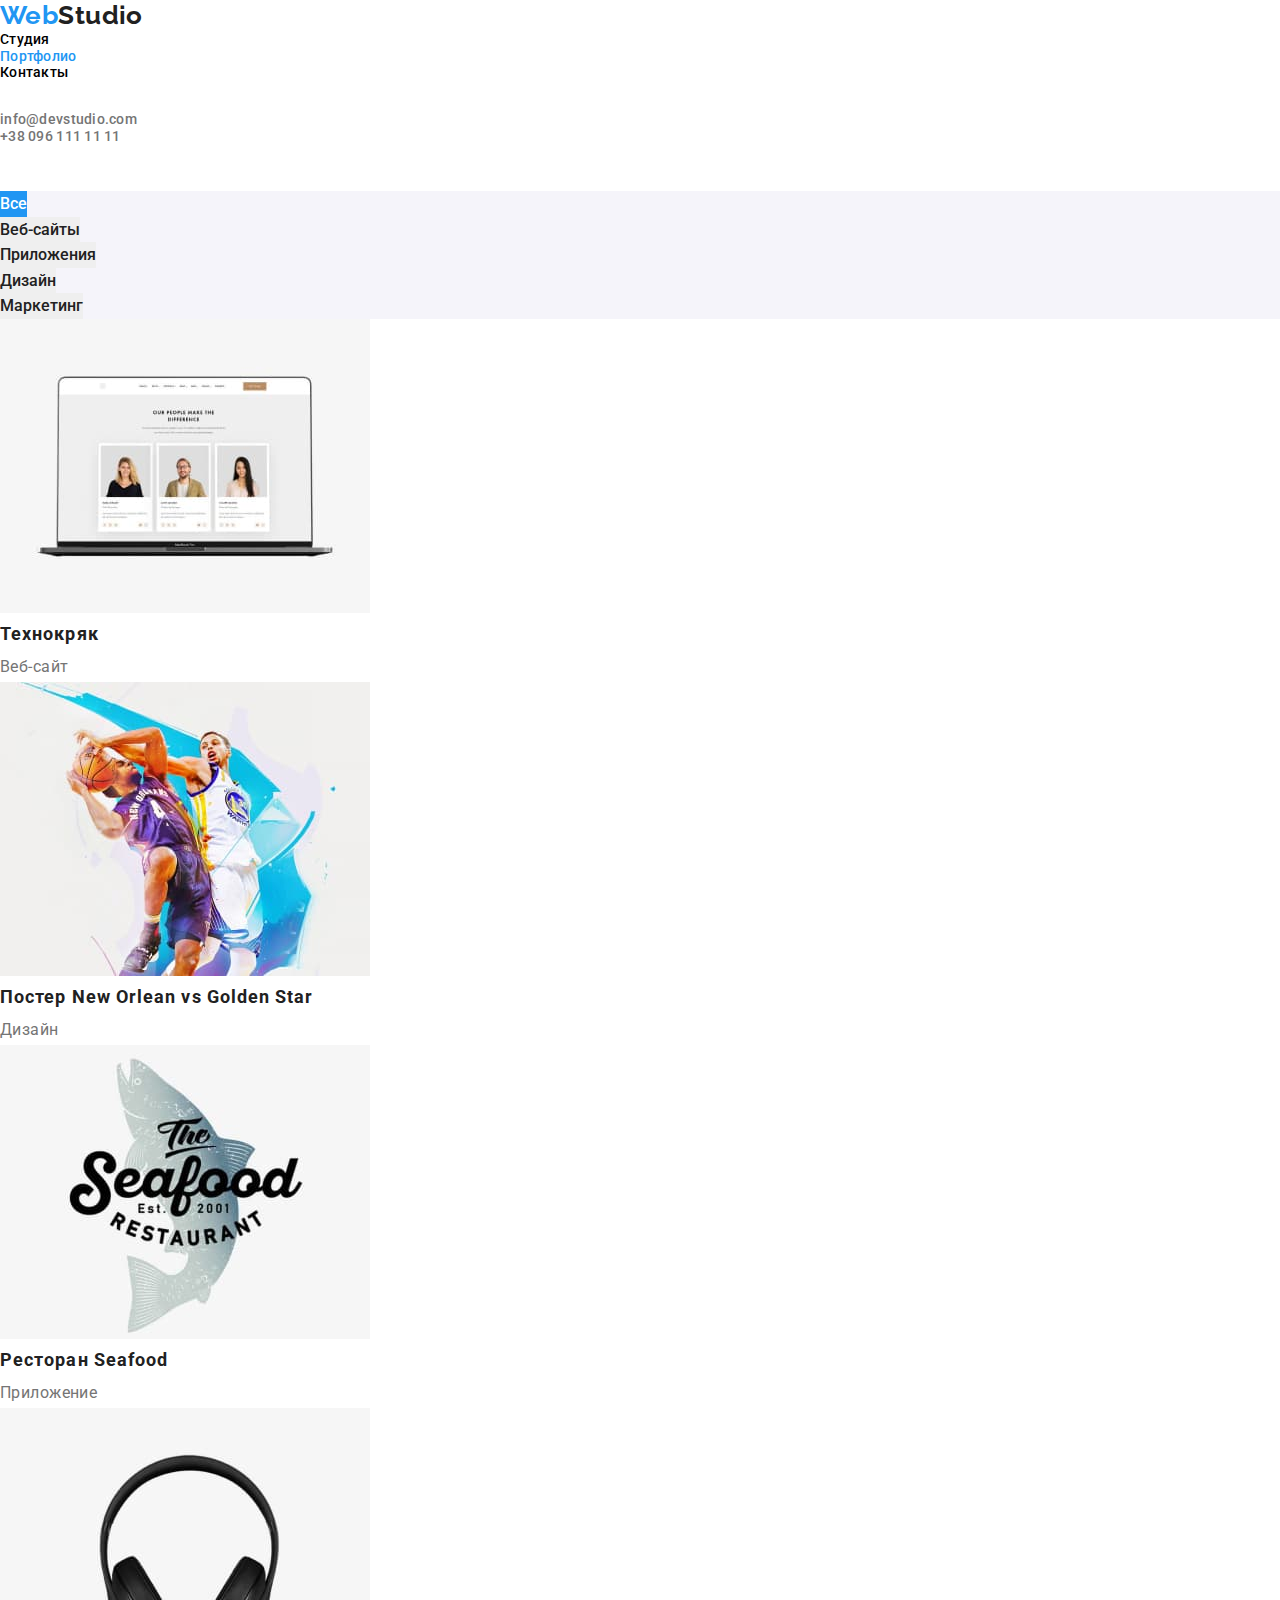
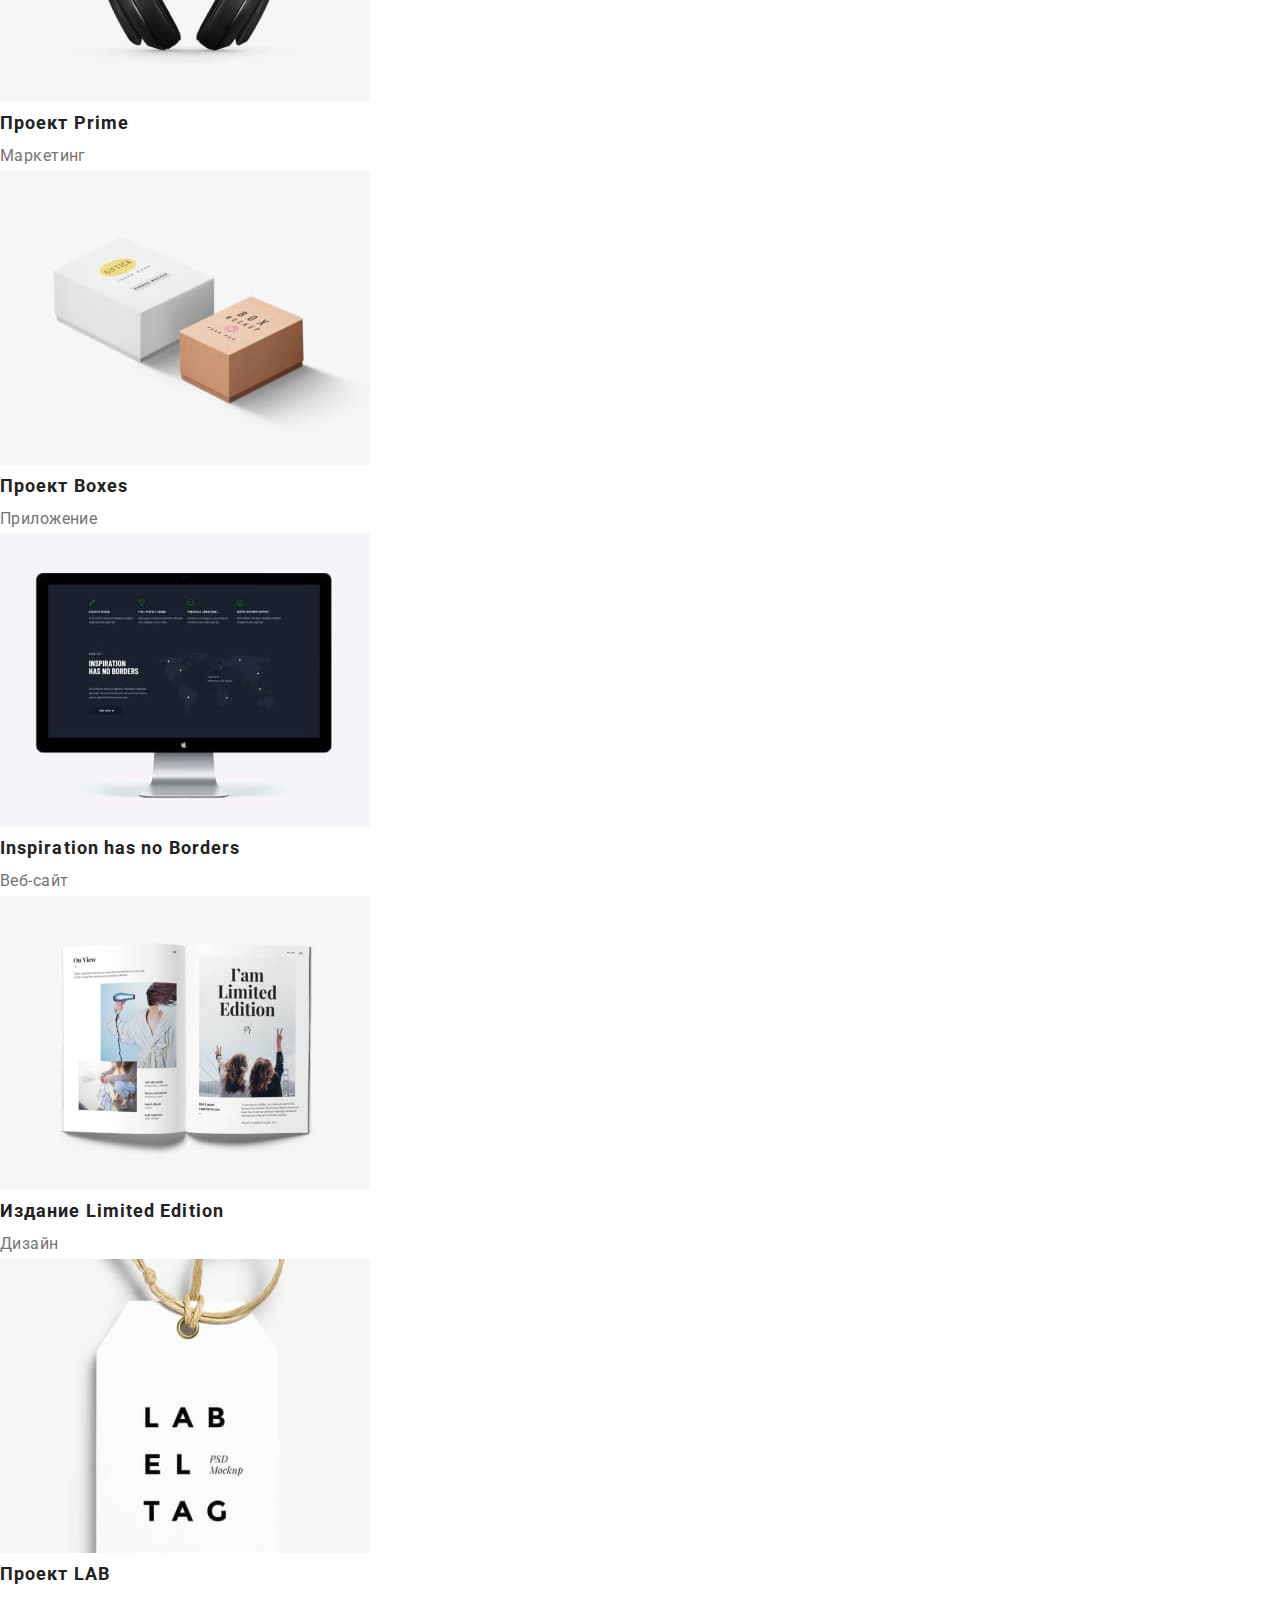
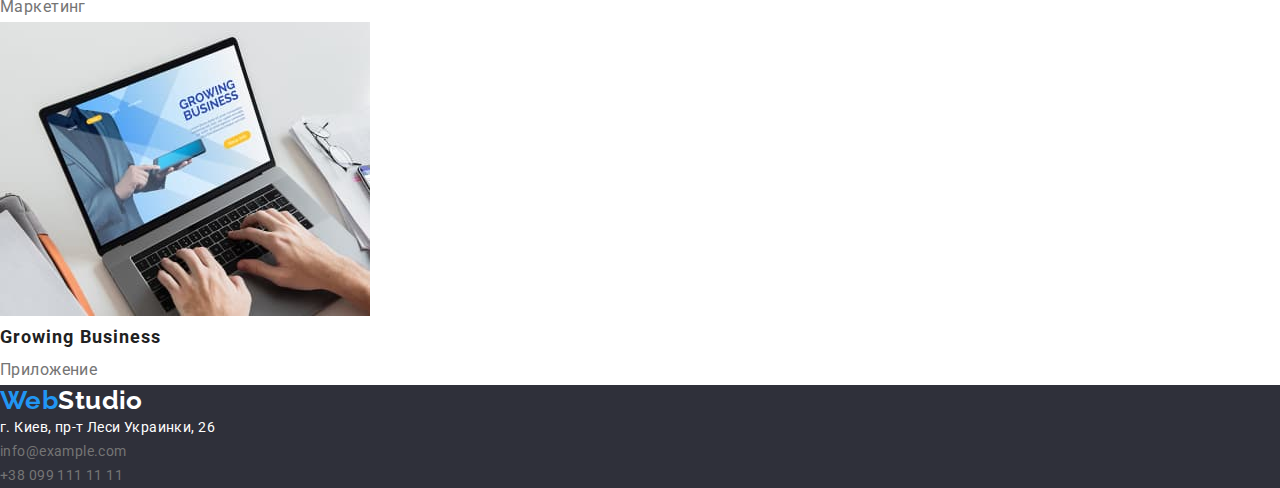
==== portfolio.html @ c252e7d4 "Initial commit" ====
<!DOCTYPE html>
<html lang="ru">
<head>
    <meta charset="UTF-8">
    <meta http-equiv="X-UA-Compatible" content="IE=edge">
    <meta name="viewport" content="width=device-width, initial-scale=1.0">
    <link rel="preconnect" href="https://fonts.googleapis.com">
    <link rel="preconnect" href="https://fonts.gstatic.com" crossorigin>
    <link href="https://fonts.googleapis.com/css2?family=Raleway:wght@700&family=Roboto:wght@400;500;700;900&display=swap" rel="stylesheet">  
    <title>Document</title>
    <link rel="stylesheet" href="./css/styles.css">
</head>



<body>
    <!--Header-->
    <header class="header">
                <a class="header-logo link" href="./index.html">Web<span class="logo-accent">Studio</span></a>

                <nav class="header-navigation">
                    <ul class="header-list">
                        <li class="header-item"><a class="header-link link" href="./index.html">Студия</a></li>
                        <li class="header-item color"><a class="header-link link current" href="./portfolio.html">Портфолио</a></li>
                        <li class="header-item"><a class="header-link link" href="#">Контакты</a></li>
                    </ul>
                </nav>

                <ul class="header-list">
                    <li class="header-item"><a class="header-link link contacts" href="mailto:info@devstudio.com">info@devstudio.com</a></li>
                    <li class="header-item"><a class="header-link link contacts" href="tel:+380961111111">+38 096 111 11 11</a></li>
                </ul>
    </header>




   <main>
       <section>
           <h1 class="visually-hidden">Портфолио</h1>
       <!-----Скрыть назватие hidden---->
       <!-- <h2 class="visually-hidden">Buttons</h2> -->
<ul class="roster">
    <li><button class="roster-btn current-btn" type="button">Все</button></li>
    <li><button class="roster-btn" type="button">Веб-сайты</button></li>
    <li><button class="roster-btn" type="button">Приложения</button></li>
    <li><button class="roster-btn" type="button">Дизайн</button></li>
    <li><button class="roster-btn" type="button">Маркетинг</button></li>
</ul>
</section>


    <!----Images----->
<ul class="images">
    <li class="images-item">
        <img src="./images-hw-2/img(9).jpg" alt="web-site">
            <h2 class="images-title">Технокряк</h2>
            <p class="images-text">Веб-сайт</p>
    </li>
    <li class="images-item">
        <img src="./images-hw-2/img(1)(1).jpg" alt="poster with players" width="370">
            <h2 class="images-title">Постер New Orlean vs Golden Star</h2>
            <p class="images-text">Дизайн</p>
    </li>
    <li class="images-item">
        <img src="./images-hw-2/img(2)(1).jpg" alt="poster seafood" width="370">
            <h2 class="images-title">Ресторан Seafood</h2>
            <p class="images-text">Приложение</p>
    </li>
    <li class="images-item">
        <img src="./images-hw-2/img(3)(1).jpg" alt="earflaps" width="370">
            <h2 class="images-title">Проект Prime</h2>
            <p class="images-text">Маркетинг</p>
    </li>
    <li class="images-item">
        <img src="./images-hw-2/img(4)(1).jpg" alt="boxes" width="370">
            <h2 class="images-title">Проект Boxes</h2>
            <p class="images-text">Приложение</p>
    </li>
    <li class="images-item">
        <img src="./images-hw-2/img(5)(1).jpg" alt="monitor" width="370">
            <h2 class="images-title">Inspiration has no Borders</h2>
            <p class="images-text">Веб-сайт</p>
    </li>
    <li class="images-item">
        <img src="./images-hw-2/img(6)(1).jpg" alt="book" width="370">
            <h2 class="images-title">Издание Limited Edition</h2>
            <p class="images-text">Дизайн</p>
    </li>
    <li class="images-item">
        <img src="./images-hw-2/img(7)(1).jpg" alt="lable" width="370">
            <h2 class="images-title">Проект LAB</h2>
            <p class="images-text">Маркетинг</p>
    </li>
    <li class="images-item">
        <img src="./images-hw-2/img(8)(1).jpg" alt="notebook" width="370">
            <h2 class="images-title">Growing Business</h2>
            <p class="images-text">Приложение</p>
    </li>
</ul>


</main>





    <footer class="footer">
          <a class="header-logo" href="#">
               Web<span class="footer-logo">Studio</span></a>
                
               <address class="address">

                <ul class="address-list">
                    <li class="address-item">г. Киев, пр-т Леси Украинки, 26</li>
                    <li class="address-item"><a class="link-mail link-color" href="mailto:info@example.com">info@example.com</a></li>
                    <li class="address-item"><a class="link-tel link-color" href="tel:+380991111111">+38 099 111 11 11</a></li>
                </ul>
            </address>
    </footer>
 

    
</body>
</html>
---- css/styles.css ----
*,
*::after,
*::before{
    margin: 0;
    padding: 0;
    box-sizing: border-box;
}

a{
    text-decoration: none;
}

ul li {
    list-style: none;
}

button{
    border: none;
}

/* img{
display: block;
width: 100%;
height: auto; 
} */



/* // Спрятанные элементы */
.visually-hidden {
  position: absolute;
  width: 1px;
  height: 1px;
  margin: -1px;
  border: 0;
  padding: 0;

  white-space: nowrap;
  clip-path: inset(100%);
  clip: rect(0 0 0 0);
  overflow: hidden;
}

/* ----------RESET---Скидання стилів--------*/

p, h1, h2, h3, h4, h5, h6 {
    margin: 0;
    box-sizing: border-box;
}
ul, ol {
    margin: 0;
    padding-left: 0;
}
button {
    cursor: pointer;
    font-family: inherit;
}
/*--------------------------------------*/
:root {
    --main-color: #757575;
    --title-color: #212121;
    --accent-color: #2196F3;
    --focus-color: #FFFFFF;
}

body {
    font-family: "Roboto", sans-serif;
    letter-spacing: 0.03em;
    color: var(--main-color);
    font-size: 14px;
}

.list {
    list-style: none;
}





.header-list {
width: 1600px;
height: 80px;
left: 0px;
top: 0px;

}

.header-logo {
font-family: "Raleway", sans-serif;
font-weight: 700;
font-size: 26px;
line-height: 1.19;
color: #2196F3;
}

.logo-accent {color: var(--title-color);}

.header-item {
font-family: 'Roboto';
font-weight: 500;
font-size: 14px;
line-height: 1.19;
letter-spacing: 0.02em;
color: #2196F3;
}

.header-link{
    color: #000;
}

.header-link:hover,
 .header-link:focus {
    color: var(--accent-color);
}

.current {
    color: var(--accent-color);
}

.contacts {
    color: var(--main-color);
}


/*-----------MAIN-----Section Hero-----*/


.hero {
    background-color: #2F303A;
}

.hero-title {
font-weight: 900;
font-size: 44px;
line-height: 1.36;
text-align: center;
letter-spacing: 0.06em;
text-transform: uppercase;
color: var(--focus-color);
}

/*----BUTTON------*/
.hero-btn {
background: #2196F3;
font-weight: 700;
font-size: 16px;
line-height: 1.87;
text-align: center;
letter-spacing: 0.06em;
color: #FFFFFF;

}
        
.hero-btn:hover {
    background-color: #188CE8;
}
.hero-btn {
    cursor: pointer;
}
/*------Section about ----*/

.about-title {
font-weight: 700;
font-size: 14px;
line-height: 1.14;
text-transform: uppercase;
color: var(--title-color);
}

.about-text {
font-size: 14px;
line-height: 1.71;
color: var(--main-color)
}

/*-------Activity-------*/
.activity-title, .masters-title {
font-weight: 700;
font-size: 36px;
line-height: 1.16;
color: var(--title-color);
}

/*--------- Masters --*/
.masters {
    background-color: #F5F4FA;
}


.masters-item-title {
font-weight: 500;
font-size: 16px;
line-height: 1.18;
text-align: center;
letter-spacing: 0.03em;
color: var(--title-color);
background-color: var(--focus-color);


}
.masters-item-text {
    font-size: 16px;
    line-height: 1.18;
    text-align: center;
        color: var(--main-color);
        background-color: var(--focus-color);
}

/*------FOOTER------*/

.footer {
    background: #2F303A;
}

.footer-logo {
    color: var(--focus-color);
}

.address-item, .link-mail, .link-tel {
font-size: 14px;
line-height: 1.71;
color: #FFFFFF;
font-style: normal;
}
 
.link-color {
color: var(--main-color);
}

.address-item:hover, .address-item:focus,
.link-color:hover, .link-color:focus {
    color: var(--accent-color);
}


/*-------------PORTFOLIO--2------------*/

.roster {
    background-color: #F5F4FA;
}

.roster-btn {
font-family: "Roboto", sans-serif;
font-weight: 500;
font-size: 16px;
line-height: 1.6;
text-align: center;
color: var(--title-color);
}
.roster-btn:hover, .roster-btn:focus {
    background-color: var(--accent-color);
    color: var(--focus-color)
}

.roster-btn {
    cursor: pointer;
}
.current-btn {
    color: var(--focus-color);
    background-color: var(--accent-color);
}

.images-title {
font-weight: 700;
font-size: 18px;
line-height: 2;
letter-spacing: 0.06em;
color: var(--title-color);

}

.images-text {
font-size: 16px;
line-height: 1.87;
color: var(--main-color);
}
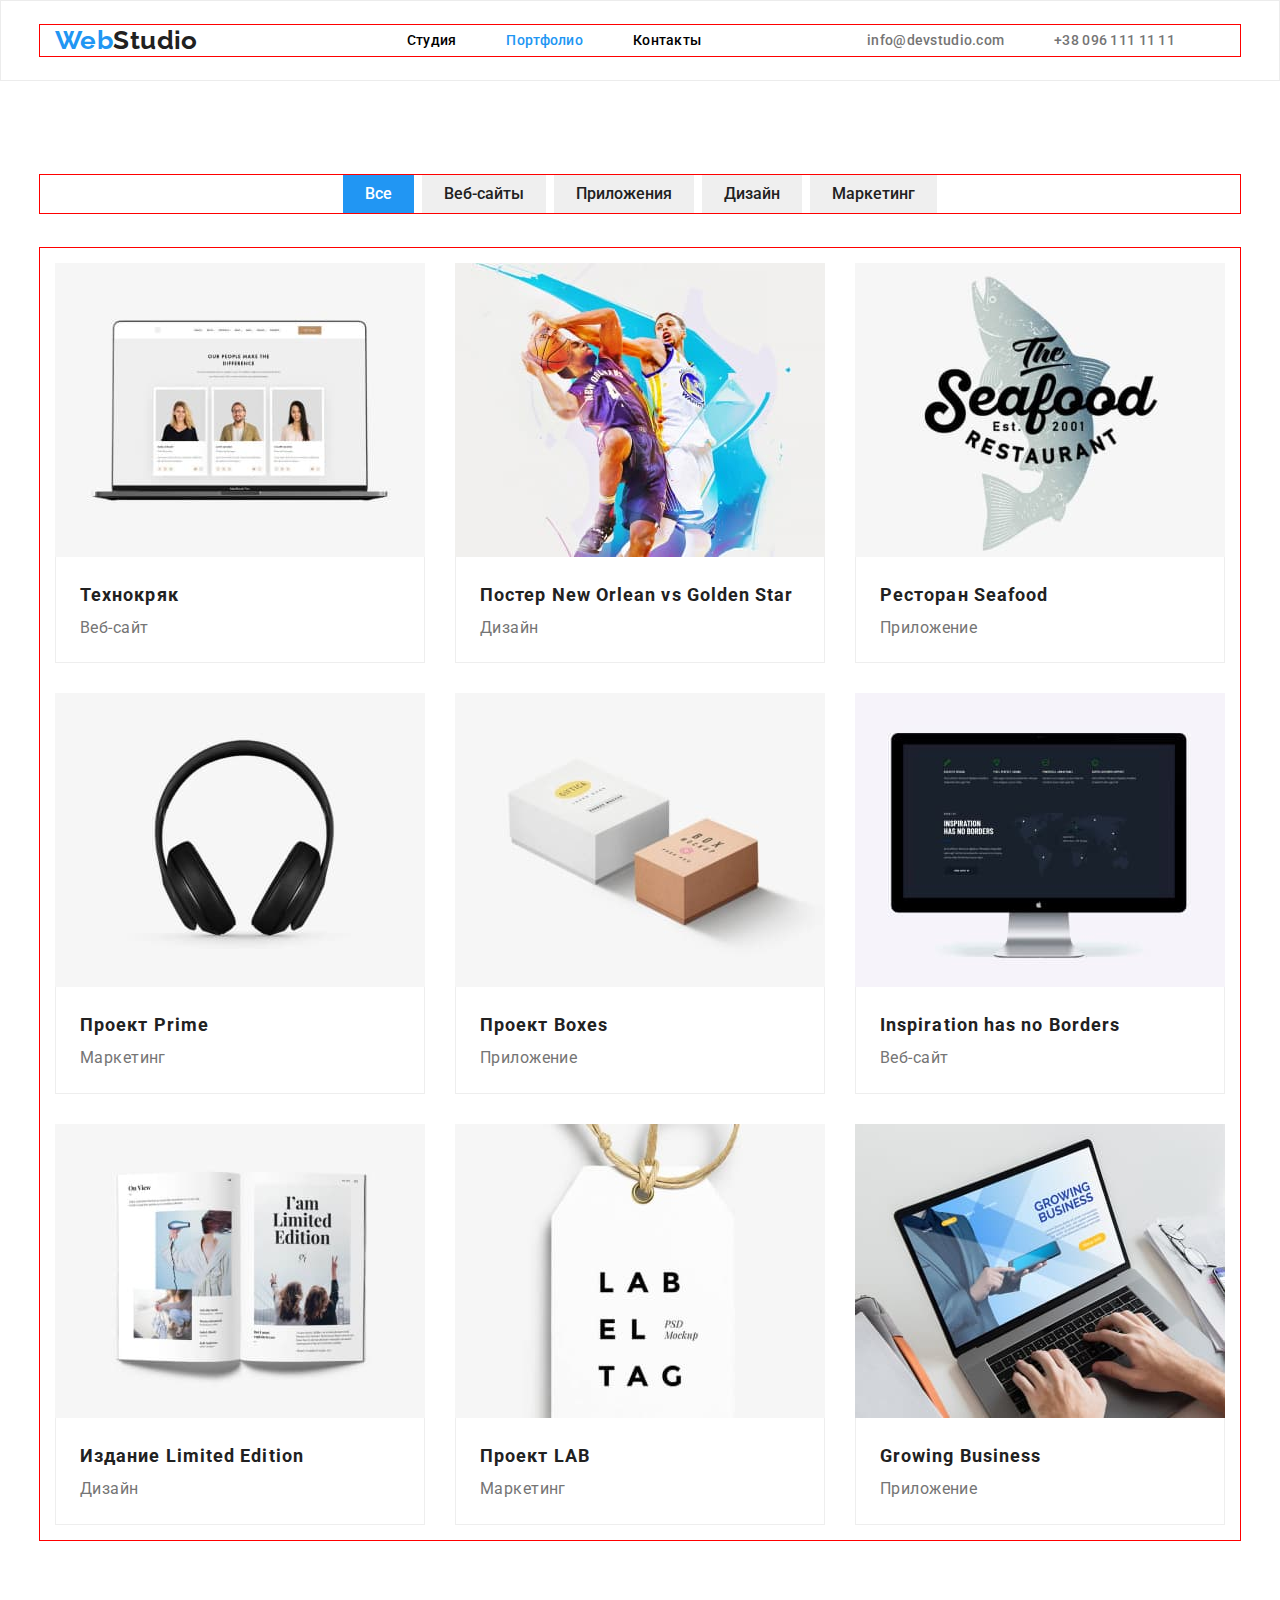
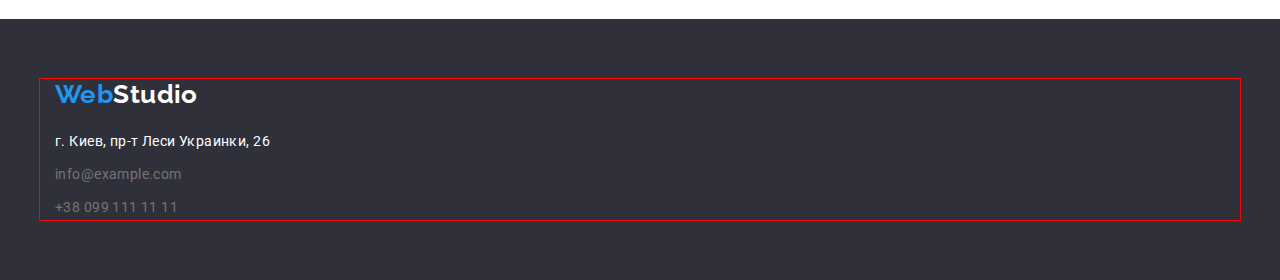
==== commit a38759ed: "Finished 2nd page Portfolio" ====
--- a/portfolio.html
+++ b/portfolio.html
@@ -8,6 +8,8 @@
     <link rel="preconnect" href="https://fonts.gstatic.com" crossorigin>
     <link href="https://fonts.googleapis.com/css2?family=Raleway:wght@700&family=Roboto:wght@400;500;700;900&display=swap" rel="stylesheet">  
     <title>Document</title>
+
+    <link rel="stylesheet" href="https://cdnjs.cloudflare.com/ajax/libs/modern-normalize/1.1.0/modern-normalize.min.css" integrity="sha512-wpPYUAdjBVSE4KJnH1VR1HeZfpl1ub8YT/NKx4PuQ5NmX2tKuGu6U/JRp5y+Y8XG2tV+wKQpNHVUX03MfMFn9Q==" crossorigin="anonymous" referrerpolicy="no-referrer" />
     <link rel="stylesheet" href="./css/styles.css">
 </head>
 
@@ -16,6 +18,7 @@
 <body>
     <!--Header-->
     <header class="header">
+        <div class="header-container container">
                 <a class="header-logo link" href="./index.html">Web<span class="logo-accent">Studio</span></a>
 
                 <nav class="header-navigation">
@@ -30,84 +33,121 @@
                     <li class="header-item"><a class="header-link link contacts" href="mailto:info@devstudio.com">info@devstudio.com</a></li>
                     <li class="header-item"><a class="header-link link contacts" href="tel:+380961111111">+38 096 111 11 11</a></li>
                 </ul>
+            </div>
     </header>
 
 
 
 
    <main>
-       <section>
+       <section class="portfolio section">
+        <div class="container">
            <h1 class="visually-hidden">Портфолио</h1>
        <!-----Скрыть назватие hidden---->
        <!-- <h2 class="visually-hidden">Buttons</h2> -->
 <ul class="roster">
-    <li><button class="roster-btn current-btn" type="button">Все</button></li>
-    <li><button class="roster-btn" type="button">Веб-сайты</button></li>
-    <li><button class="roster-btn" type="button">Приложения</button></li>
-    <li><button class="roster-btn" type="button">Дизайн</button></li>
-    <li><button class="roster-btn" type="button">Маркетинг</button></li>
+    <li class="roster-item">
+        <button class="roster-btn current-btn" type="button">Все</button>
+    </li>
+    <li class="roster-item">
+        <button class="roster-btn" type="button">Веб-сайты</button>
+    </li>
+    <li class="roster-item">
+        <button class="roster-btn" type="button">Приложения</button>
+    </li>
+    <li class="roster-item">
+        <button class="roster-btn" type="button">Дизайн</button>
+    </li>
+    <li class="roster-item">
+        <button class="roster-btn" type="button">Маркетинг</button>
+    </li>
 </ul>
-</section>
+</div>
+
 
 
     <!----Images----->
+    
+    <div class="container">
 <ul class="images">
     <li class="images-item">
         <img src="./images-hw-2/img(9).jpg" alt="web-site">
+            <div class="portfolio-text-wrapper"> 
             <h2 class="images-title">Технокряк</h2>
             <p class="images-text">Веб-сайт</p>
+            </div>
     </li>
     <li class="images-item">
         <img src="./images-hw-2/img(1)(1).jpg" alt="poster with players" width="370">
+            <div class="portfolio-text-wrapper"> 
             <h2 class="images-title">Постер New Orlean vs Golden Star</h2>
             <p class="images-text">Дизайн</p>
+        </div>
     </li>
     <li class="images-item">
         <img src="./images-hw-2/img(2)(1).jpg" alt="poster seafood" width="370">
+            <div class="portfolio-text-wrapper"> 
             <h2 class="images-title">Ресторан Seafood</h2>
             <p class="images-text">Приложение</p>
+                </div>
     </li>
     <li class="images-item">
         <img src="./images-hw-2/img(3)(1).jpg" alt="earflaps" width="370">
+            <div class="portfolio-text-wrapper"> 
             <h2 class="images-title">Проект Prime</h2>
             <p class="images-text">Маркетинг</p>
+            </div>
     </li>
     <li class="images-item">
         <img src="./images-hw-2/img(4)(1).jpg" alt="boxes" width="370">
+            <div class="portfolio-text-wrapper"> 
             <h2 class="images-title">Проект Boxes</h2>
             <p class="images-text">Приложение</p>
+                </div>
     </li>
     <li class="images-item">
         <img src="./images-hw-2/img(5)(1).jpg" alt="monitor" width="370">
+            <div class="portfolio-text-wrapper"> 
             <h2 class="images-title">Inspiration has no Borders</h2>
             <p class="images-text">Веб-сайт</p>
+            </div>
     </li>
     <li class="images-item">
         <img src="./images-hw-2/img(6)(1).jpg" alt="book" width="370">
+            <div class="portfolio-text-wrapper"> 
             <h2 class="images-title">Издание Limited Edition</h2>
             <p class="images-text">Дизайн</p>
+            </div>
     </li>
     <li class="images-item">
         <img src="./images-hw-2/img(7)(1).jpg" alt="lable" width="370">
-            <h2 class="images-title">Проект LAB</h2>
+        <div class="portfolio-text-wrapper">    
+        <h2 class="images-title">Проект LAB</h2>
             <p class="images-text">Маркетинг</p>
+        </div>
     </li>
     <li class="images-item">
         <img src="./images-hw-2/img(8)(1).jpg" alt="notebook" width="370">
+            <div class="portfolio-text-wrapper"> 
             <h2 class="images-title">Growing Business</h2>
             <p class="images-text">Приложение</p>
+                </div>
     </li>
 </ul>
+</div>
 
 
+       </section>
 </main>
 
 
 
 
 
+
     <footer class="footer">
-          <a class="header-logo" href="#">
+        <div class="container">
+          <a class="footer-img" href="#">
                Web<span class="footer-logo">Studio</span></a>
                 
                <address class="address">
@@ -118,6 +158,7 @@
                     <li class="address-item"><a class="link-tel link-color" href="tel:+380991111111">+38 099 111 11 11</a></li>
                 </ul>
             </address>
+        </div>
     </footer>
  
 
--- a/css/styles.css
+++ b/css/styles.css
@@ -17,6 +17,10 @@
 
 button{
     border: none;
+}
+
+img {
+    display: block;
 }
 
 /* img{
@@ -62,6 +66,7 @@
     --title-color: #212121;
     --accent-color: #2196F3;
     --focus-color: #FFFFFF;
+    --typical-padding: 94px;
 }
 
 body {
@@ -76,14 +81,39 @@
 }
 
 
-
+.header-container {
+    display: flex;
+    justify-content: space-between;
+    align-items: center;
+    padding-top: 32px;
+    padding-bottom: 32px;
+
+}
+.container {
+    max-width: 1200px;
+    padding: 0px 15px;
+    margin: 0 auto;
+    outline: 1px solid red;
+    }
+.section {
+    padding-top: var(--typical-padding);
+    padding-bottom: var(--typical-padding);
+}
+
+.header {
+    padding-top: 24px;
+    padding-bottom: 24px;
+    border: 1px solid #ECECEC;
+}
+
+.header-navigation {
+    display: flex;
+    
+}
 
 
 .header-list {
-width: 1600px;
-height: 80px;
-left: 0px;
-top: 0px;
+display: flex;
 
 }
 
@@ -93,6 +123,9 @@
 font-size: 26px;
 line-height: 1.19;
 color: #2196F3;
+margin-right: 93px;
+display: block;
+
 }
 
 .logo-accent {color: var(--title-color);}
@@ -104,6 +137,8 @@
 line-height: 1.19;
 letter-spacing: 0.02em;
 color: #2196F3;
+padding-right: 50px;
+
 }
 
 .header-link{
@@ -129,6 +164,9 @@
 
 .hero {
     background-color: #2F303A;
+    padding-top: 200px;
+    padding-bottom: 200px;
+    text-align: center;
 }
 
 .hero-title {
@@ -139,6 +177,9 @@
 letter-spacing: 0.06em;
 text-transform: uppercase;
 color: var(--focus-color);
+/* padding: 200px 452px 280px 452px; */
+margin-left: auto;
+margin-right: auto;
 }
 
 /*----BUTTON------*/
@@ -150,7 +191,6 @@
 text-align: center;
 letter-spacing: 0.06em;
 color: #FFFFFF;
-
 }
         
 .hero-btn:hover {
@@ -158,21 +198,43 @@
 }
 .hero-btn {
     cursor: pointer;
-}
+    width: 200px;
+height: 50px;
+margin-top: 30px;
+border-radius: 4px;
+}
+
+
+
 /*------Section about ----*/
-
-.about-title {
+.about-list {
+    display: flex;
+    justify-content: space-between;
+    }
+   
+
+.about-item {
+       margin: 30px;
+    
+}
+
+ 
+ .about-title {
 font-weight: 700;
 font-size: 14px;
 line-height: 1.14;
 text-transform: uppercase;
 color: var(--title-color);
+margin-bottom: 10px;
+
 }
 
 .about-text {
 font-size: 14px;
 line-height: 1.71;
-color: var(--main-color)
+color: var(--main-color);
+/* width: 270px; */
+min-height: 75px;
 }
 
 /*-------Activity-------*/
@@ -182,12 +244,55 @@
 line-height: 1.16;
 color: var(--title-color);
 }
+.activity {
+    padding-top: 0;
+}
+
+.activity-title {
+    margin-left: auto;
+margin-right: auto;
+text-align: center;
+margin-bottom: 50px;
+}
+
+.activity-list {
+    display: flex;
+    margin-top: 50px;
+    margin: -15px;
+}
+
+.activity-item {
+    margin: 15px;
+    flex-basis: calc(100% / 3 - 30px);
+
+}
 
 /*--------- Masters --*/
 .masters {
     background-color: #F5F4FA;
 }
-
+.masters-title {
+    text-align: center;
+    margin-bottom: 50px;
+}
+.masters-list {
+    display: flex;
+    margin: -15px;
+}
+
+.team-item-wrapper {
+    padding-top: 30px;
+    padding-bottom: 30px;
+    /* margin-top: 30px;
+    margin-bottom: 10px; */
+}
+.masters-item {
+    background-color: var(--focus-color);
+    margin: 15px;
+    flex-basis: calc(100% / 4 - 30px);
+    box-shadow: 0px 1px 3px rgba(0, 0, 0, 0.12), 0px 1px 1px rgba(0, 0, 0, 0.14), 0px 2px 1px rgba(0, 0, 0, 0.2);
+border-radius: 0px 0px 4px 4px;
+}
 
 .masters-item-title {
 font-weight: 500;
@@ -196,8 +301,8 @@
 text-align: center;
 letter-spacing: 0.03em;
 color: var(--title-color);
-background-color: var(--focus-color);
-
+margin-bottom: 10px;
+/* background-color: var(--focus-color); */
 
 }
 .masters-item-text {
@@ -205,25 +310,42 @@
     line-height: 1.18;
     text-align: center;
         color: var(--main-color);
-        background-color: var(--focus-color);
-}
+        /* background-color: var(--focus-color); */
+/* margin-bottom: 10px; */
+    }
 
 /*------FOOTER------*/
 
 .footer {
     background: #2F303A;
+    padding-top: 60px;
+    padding-bottom: 60px;
 }
 
 .footer-logo {
     color: var(--focus-color);
-}
-
+    margin-bottom: 20px;
+   }
+.footer-img {font-family: "Raleway", sans-serif;
+    font-weight: 700;
+    font-size: 26px;
+    line-height: 1.19;
+    color: #2196F3;
+    margin-right: 93px;
+    display: block;
+    margin-bottom: 20px;
+
+}
 .address-item, .link-mail, .link-tel {
 font-size: 14px;
 line-height: 1.71;
 color: #FFFFFF;
 font-style: normal;
 }
+
+.address-item:not(:last-child){
+    margin-bottom: 9px;
+}
  
 .link-color {
 color: var(--main-color);
@@ -238,7 +360,14 @@
 /*-------------PORTFOLIO--2------------*/
 
 .roster {
-    background-color: #F5F4FA;
+    /* background-color: #F5F4FA; */
+    display: flex;
+    justify-content: center;
+    margin-bottom: 50px;
+    padding-bottom: -94px;
+}
+.roster-item:not(:last-child){
+    margin-right: 8px;
 }
 
 .roster-btn {
@@ -248,6 +377,7 @@
 line-height: 1.6;
 text-align: center;
 color: var(--title-color);
+padding: 6px 22px;
 }
 .roster-btn:hover, .roster-btn:focus {
     background-color: var(--accent-color);
@@ -260,6 +390,20 @@
 .current-btn {
     color: var(--focus-color);
     background-color: var(--accent-color);
+}
+.images {
+    display: flex;
+    margin: -15px;
+    flex-wrap: wrap;
+}
+.images-item {
+    margin: 15px;
+    flex-basis: calc(100% / 3 - 30px);
+}
+.portfolio-text-wrapper {
+    border: 1px solid #eeeeee;
+    border-top: none;
+    padding: 20px 24px;
 }
 
 .images-title {
